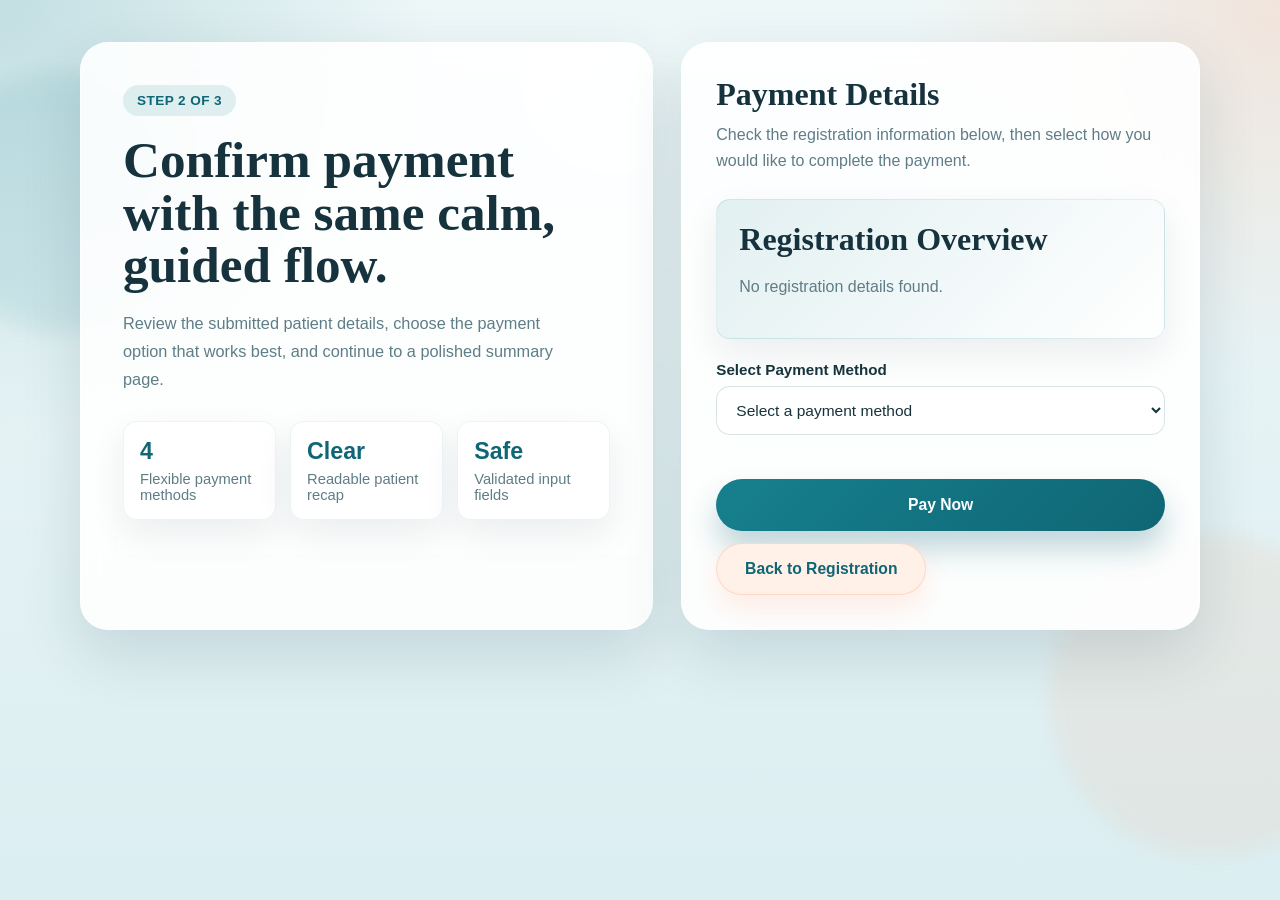
==== payment.html @ 691381e1 "hospital registration" ====
<!DOCTYPE html>
<html lang="en">
<head>
    <meta charset="UTF-8">
    <meta name="viewport" content="width=device-width, initial-scale=1">
    <title>Payment Methods</title>
    <link rel="stylesheet" href="style.css">
    <script>
        document.addEventListener("DOMContentLoaded", function () {
            const paymentMethodSelect = document.getElementById("paymentMethod");
            const detailsContainer = document.getElementById("paymentDetails");
            const paymentForm = document.querySelector("form");

            function updateDetails() {
                const method = paymentMethodSelect.value;
                let html = "";

                switch (method) {
                    case "creditCard":
                        html = `
                            <div class="payment-detail">
                                <label for="cardNumber">Card Number</label>
                                <input type="text" id="cardNumber" name="cardNumber" required maxlength="16" pattern="\\d{16}" placeholder="1234567890123456">
                            </div>
                            <div class="payment-detail">
                                <label for="expiryDate">Expiry Date</label>
                                <input type="month" id="expiryDate" name="expiryDate" required>
                            </div>
                            <div class="payment-detail">
                                <label for="cvv">CVV</label>
                                <input type="password" id="cvv" name="cvv" required maxlength="4" pattern="\\d{3,4}" placeholder="123">
                            </div>
                        `;
                        break;
                    case "paypal":
                        html = `
                            <div class="payment-detail">
                                <label for="paypalEmail">PayPal Email</label>
                                <input type="email" id="paypalEmail" name="paypalEmail" required placeholder="email@example.com">
                            </div>
                        `;
                        break;
                    case "bankTransfer":
                        html = `
                            <div class="payment-detail">
                                <label for="bankAccount">Bank Account Number</label>
                                <input type="text" id="bankAccount" name="bankAccount" required placeholder="Account Number">
                            </div>
                            <div class="payment-detail">
                                <label for="bankName">Bank Name</label>
                                <input type="text" id="bankName" name="bankName" required placeholder="Bank Name">
                            </div>
                        `;
                        break;
                    case "cash":
                        html = `
                            <div class="payment-detail success-banner">
                                Please pay at the hospital counter upon arrival.
                            </div>
                        `;
                        break;
                    default:
                        html = "";
                }

                detailsContainer.innerHTML = html;
            }

            paymentMethodSelect.addEventListener("change", updateDetails);

            function getQueryParams() {
                const params = {};
                const queryString = window.location.search.substring(1);
                const pairs = queryString.split("&");

                for (const pair of pairs) {
                    if (pair) {
                        const [key, value] = pair.split("=");
                        params[decodeURIComponent(key)] = decodeURIComponent(value || "");
                    }
                }

                return params;
            }

            function displayRegistrationDetails() {
                const params = getQueryParams();
                const container = document.getElementById("regDetailsContent");

                if (Object.keys(params).length === 0) {
                    container.innerHTML = "<p class='muted-text'>No registration details found.</p>";
                    return;
                }

                const fields = {
                    patientName: "Patient Name",
                    age: "Age",
                    gender: "Gender",
                    contact: "Contact Number",
                    address: "Address",
                    admissionDate: "Date of Admission",
                    disease: "Disease / Condition",
                    doctor: "Doctor Assigned"
                };

                let html = "<ul>";
                for (const key in fields) {
                    if (params[key]) {
                        html += `<li><strong>${fields[key]}:</strong> ${params[key]}</li>`;
                    }
                }
                html += "</ul>";
                container.innerHTML = html;
            }

            paymentForm.addEventListener("submit", function (event) {
                event.preventDefault();

                if (!paymentMethodSelect.value) {
                    alert("Please select a payment method.");
                    return;
                }

                const inputs = paymentForm.querySelectorAll("input[required]");
                for (const input of inputs) {
                    if (!input.checkValidity()) {
                        alert(`Please fill out the ${input.previousElementSibling.textContent} correctly.`);
                        input.focus();
                        return;
                    }
                }

                const params = getQueryParams();
                params.paymentMethod = paymentMethodSelect.value;

                switch (paymentMethodSelect.value) {
                    case "creditCard":
                        params.cardNumber = document.getElementById("cardNumber").value;
                        params.expiryDate = document.getElementById("expiryDate").value;
                        params.cvv = document.getElementById("cvv").value;
                        break;
                    case "paypal":
                        params.paypalEmail = document.getElementById("paypalEmail").value;
                        break;
                    case "bankTransfer":
                        params.bankAccount = document.getElementById("bankAccount").value;
                        params.bankName = document.getElementById("bankName").value;
                        break;
                    case "cash":
                        break;
                }

                const queryString = new URLSearchParams(params).toString();
                window.location.href = "summary.html?" + queryString;
            });

            displayRegistrationDetails();
        });
    </script>
</head>
<body>
    <main class="page-shell">
        <section class="hero-panel">
            <div class="hero-copy">
                <span class="eyebrow">Step 2 of 3</span>
                <h1>Confirm payment with the same calm, guided flow.</h1>
                <p>Review the submitted patient details, choose the payment option that works best, and continue to a polished summary page.</p>

                <div class="hero-stats">
                    <div class="stat-card">
                        <span class="stat-value">4</span>
                        <span class="stat-label">Flexible payment methods</span>
                    </div>
                    <div class="stat-card">
                        <span class="stat-value">Clear</span>
                        <span class="stat-label">Readable patient recap</span>
                    </div>
                    <div class="stat-card">
                        <span class="stat-value">Safe</span>
                        <span class="stat-label">Validated input fields</span>
                    </div>
                </div>
            </div>

            <div class="container">
                <h2>Payment Details</h2>
                <p class="section-intro">Check the registration information below, then select how you would like to complete the payment.</p>

                <div id="registrationDetails" class="registration-details">
                    <h2>Registration Overview</h2>
                    <div id="regDetailsContent">Loading registration details...</div>
                </div>

                <form action="#" method="post">
                    <div class="form-grid">
                        <div class="field-group full-width">
                            <label for="paymentMethod">Select Payment Method</label>
                            <select id="paymentMethod" name="paymentMethod" required>
                                <option value="" disabled selected>Select a payment method</option>
                                <option value="creditCard">Credit Card</option>
                                <option value="paypal">PayPal</option>
                                <option value="bankTransfer">Bank Transfer</option>
                                <option value="cash">Cash</option>
                            </select>
                        </div>

                        <div id="paymentDetails" class="field-group full-width"></div>

                        <div class="field-group full-width">
                            <input type="submit" value="Pay Now">
                        </div>
                    </div>
                </form>

                <div class="page-actions">
                    <a href="index.html" class="back-link">Back to Registration</a>
                </div>
            </div>
        </section>
    </main>
</body>
</html>
---- style.css ----
:root {
    --bg-top: #eef7f8;
    --bg-bottom: #dbeef1;
    --surface: rgba(255, 255, 255, 0.9);
    --surface-strong: #ffffff;
    --text: #16333d;
    --muted: #5f7d87;
    --line: rgba(26, 87, 107, 0.16);
    --primary: #17808d;
    --primary-dark: #0f6674;
    --accent: #ff8f5b;
    --accent-soft: #fff0e8;
    --success: #1b8a5a;
    --shadow: 0 24px 60px rgba(19, 56, 68, 0.14);
    --shadow-soft: 0 14px 35px rgba(22, 51, 61, 0.08);
    --radius-xl: 28px;
    --radius-lg: 20px;
    --radius-md: 14px;
}

* {
    box-sizing: border-box;
}

html {
    scroll-behavior: smooth;
}

body {
    margin: 0;
    min-height: 100vh;
    font-family: "Trebuchet MS", "Segoe UI", sans-serif;
    color: var(--text);
    background:
        radial-gradient(circle at top left, rgba(23, 128, 141, 0.2), transparent 28%),
        radial-gradient(circle at top right, rgba(255, 143, 91, 0.18), transparent 24%),
        linear-gradient(180deg, var(--bg-top), var(--bg-bottom));
    overflow-x: hidden;
}

body::before,
body::after {
    content: "";
    position: fixed;
    inset: auto;
    border-radius: 50%;
    pointer-events: none;
    z-index: 0;
    filter: blur(10px);
    opacity: 0.65;
}

body::before {
    width: 260px;
    height: 260px;
    top: 8%;
    left: -70px;
    background: rgba(23, 128, 141, 0.14);
    animation: floatOrb 12s ease-in-out infinite;
}

body::after {
    width: 320px;
    height: 320px;
    bottom: 5%;
    right: -90px;
    background: rgba(255, 143, 91, 0.14);
    animation: floatOrb 15s ease-in-out infinite reverse;
}

.page-shell {
    position: relative;
    z-index: 1;
    width: min(1120px, calc(100% - 32px));
    margin: 0 auto;
    padding: 42px 0 54px;
}

.hero-panel,
.container,
.summary-container {
    backdrop-filter: blur(14px);
}

.hero-panel {
    display: grid;
    grid-template-columns: 1.05fr 0.95fr;
    gap: 28px;
    align-items: stretch;
}

.hero-copy,
.container,
.summary-container {
    background: var(--surface);
    border: 1px solid rgba(255, 255, 255, 0.68);
    border-radius: var(--radius-xl);
    box-shadow: var(--shadow);
}

.hero-copy {
    padding: 42px;
    position: relative;
    overflow: hidden;
    animation: riseIn 0.8s ease-out both;
}

.hero-copy::after {
    content: "";
    position: absolute;
    width: 180px;
    height: 180px;
    right: -50px;
    top: -50px;
    border-radius: 50%;
    background: linear-gradient(135deg, rgba(255, 255, 255, 0.85), rgba(255, 255, 255, 0));
}

.eyebrow {
    display: inline-flex;
    align-items: center;
    gap: 8px;
    padding: 8px 14px;
    border-radius: 999px;
    background: rgba(23, 128, 141, 0.12);
    color: var(--primary-dark);
    font-size: 0.85rem;
    font-weight: 700;
    letter-spacing: 0.03em;
    text-transform: uppercase;
}

.hero-copy h1,
h1,
h2 {
    margin: 0;
    font-family: Georgia, "Times New Roman", serif;
}

.hero-copy h1 {
    margin-top: 18px;
    font-size: clamp(2.3rem, 4vw, 4.2rem);
    line-height: 1.03;
}

.hero-copy p {
    margin: 18px 0 0;
    max-width: 48ch;
    color: var(--muted);
    line-height: 1.7;
    font-size: 1.02rem;
}

.hero-stats {
    display: grid;
    grid-template-columns: repeat(3, 1fr);
    gap: 14px;
    margin-top: 28px;
}

.stat-card {
    padding: 16px;
    border-radius: var(--radius-md);
    background: rgba(255, 255, 255, 0.72);
    border: 1px solid rgba(23, 128, 141, 0.08);
    box-shadow: var(--shadow-soft);
    transform: translateY(18px);
    opacity: 0;
    animation: riseIn 0.7s ease-out forwards;
}

.stat-card:nth-child(2) {
    animation-delay: 0.12s;
}

.stat-card:nth-child(3) {
    animation-delay: 0.24s;
}

.stat-value {
    display: block;
    font-size: 1.45rem;
    font-weight: 800;
    color: var(--primary-dark);
}

.stat-label {
    display: block;
    margin-top: 6px;
    color: var(--muted);
    font-size: 0.92rem;
}

.container,
.summary-container {
    padding: 34px;
    animation: riseIn 0.85s ease-out both;
}

.container {
    position: relative;
}

.container h2,
.summary-container h2 {
    font-size: 2rem;
    line-height: 1.1;
}

.section-intro {
    margin: 10px 0 26px;
    color: var(--muted);
    line-height: 1.6;
}

.form-grid {
    display: grid;
    grid-template-columns: repeat(2, minmax(0, 1fr));
    gap: 18px 20px;
}

.field-group,
.detail-card,
.payment-detail,
.summary-item,
.registration-details {
    border-radius: var(--radius-md);
}

.field-group {
    display: flex;
    flex-direction: column;
    gap: 8px;
}

.field-group.full-width {
    grid-column: 1 / -1;
}

label {
    font-size: 0.95rem;
    font-weight: 700;
    color: var(--text);
}

input[type="text"],
input[type="number"],
input[type="date"],
input[type="month"],
input[type="email"],
input[type="password"],
select,
textarea {
    width: 100%;
    padding: 14px 15px;
    border: 1px solid var(--line);
    border-radius: 14px;
    background: rgba(255, 255, 255, 0.94);
    color: var(--text);
    font-size: 0.97rem;
    transition: border-color 0.25s ease, box-shadow 0.25s ease, transform 0.25s ease;
    outline: none;
}

textarea {
    min-height: 110px;
    resize: vertical;
}

input:focus,
select:focus,
textarea:focus {
    border-color: rgba(23, 128, 141, 0.6);
    box-shadow: 0 0 0 4px rgba(23, 128, 141, 0.14);
    transform: translateY(-1px);
}

.highlight-strip {
    display: grid;
    grid-template-columns: repeat(3, 1fr);
    gap: 14px;
    margin: 24px 0 28px;
}

.detail-card {
    padding: 16px 18px;
    background: linear-gradient(180deg, rgba(23, 128, 141, 0.1), rgba(255, 255, 255, 0.72));
    border: 1px solid rgba(23, 128, 141, 0.08);
    box-shadow: var(--shadow-soft);
}

.detail-card strong {
    display: block;
    margin-bottom: 6px;
    font-size: 0.98rem;
}

.detail-card span {
    color: var(--muted);
    font-size: 0.92rem;
    line-height: 1.55;
}

input[type="submit"],
.primary-button,
.back-link {
    display: inline-flex;
    align-items: center;
    justify-content: center;
    gap: 8px;
    min-height: 52px;
    padding: 14px 22px;
    border-radius: 999px;
    border: none;
    text-decoration: none;
    font-weight: 800;
    font-size: 0.98rem;
    transition: transform 0.25s ease, box-shadow 0.25s ease, background 0.25s ease;
}

input[type="submit"],
.primary-button {
    width: 100%;
    margin-top: 8px;
    color: #fff;
    background: linear-gradient(135deg, var(--primary), var(--primary-dark));
    box-shadow: 0 18px 30px rgba(15, 102, 116, 0.26);
    cursor: pointer;
}

input[type="submit"]:hover,
.primary-button:hover,
.back-link:hover {
    transform: translateY(-2px);
}

input[type="submit"]:hover,
.primary-button:hover {
    box-shadow: 0 22px 34px rgba(15, 102, 116, 0.32);
}

.registration-details,
.summary-banner,
.success-banner {
    padding: 22px;
    margin-bottom: 22px;
    background: linear-gradient(135deg, rgba(23, 128, 141, 0.12), rgba(255, 255, 255, 0.85));
    border: 1px solid rgba(23, 128, 141, 0.12);
    box-shadow: var(--shadow-soft);
}

.registration-details ul {
    margin: 14px 0 0;
    padding-left: 18px;
    color: var(--muted);
    line-height: 1.8;
}

.payment-detail,
.summary-item {
    margin-bottom: 16px;
}

.payment-detail p,
.summary-item,
.muted-text {
    color: var(--muted);
    line-height: 1.65;
}

.summary-list {
    display: grid;
    gap: 14px;
}

.summary-item {
    padding: 16px 18px;
    background: rgba(255, 255, 255, 0.74);
    border: 1px solid rgba(23, 128, 141, 0.1);
    box-shadow: var(--shadow-soft);
}

.summary-label {
    display: block;
    margin-bottom: 4px;
    color: var(--primary-dark);
    font-weight: 800;
}

.summary-banner,
.success-banner {
    border-radius: 20px;
}

.success-banner {
    color: var(--success);
    font-weight: 800;
    background: linear-gradient(135deg, rgba(27, 138, 90, 0.12), rgba(255, 255, 255, 0.88));
    border-color: rgba(27, 138, 90, 0.16);
}

.page-actions {
    display: flex;
    gap: 14px;
    flex-wrap: wrap;
    margin-top: 12px;
}

.back-link {
    min-width: 210px;
    color: var(--primary-dark);
    background: var(--accent-soft);
    border: 1px solid rgba(255, 143, 91, 0.26);
    box-shadow: 0 14px 28px rgba(255, 143, 91, 0.16);
}

.print-button {
    min-width: 210px;
}

.mini-note {
    margin-top: 14px;
    color: var(--muted);
    font-size: 0.92rem;
}

@keyframes riseIn {
    from {
        opacity: 0;
        transform: translateY(24px);
    }
    to {
        opacity: 1;
        transform: translateY(0);
    }
}

@keyframes floatOrb {
    0%,
    100% {
        transform: translate3d(0, 0, 0);
    }
    50% {
        transform: translate3d(0, -18px, 0);
    }
}

@media (max-width: 900px) {
    .hero-panel {
        grid-template-columns: 1fr;
    }

    .hero-copy,
    .container,
    .summary-container {
        padding: 26px;
    }
}

@media (max-width: 680px) {
    .page-shell {
        width: min(100% - 22px, 1120px);
        padding-top: 18px;
    }

    .form-grid,
    .hero-stats,
    .highlight-strip {
        grid-template-columns: 1fr;
    }

    .container h2,
    .summary-container h2 {
        font-size: 1.7rem;
    }

    .page-actions {
        flex-direction: column;
    }

    .back-link {
        width: 100%;
    }

    .print-button {
        width: 100%;
    }
}

@media print {
    body {
        background: #ffffff;
    }

    body::before,
    body::after {
        display: none;
    }

    .page-shell {
        width: 100%;
        padding: 0;
    }

    .summary-container {
        box-shadow: none;
        border: 1px solid #d9d9d9;
        background: #ffffff;
    }

    .page-actions {
        display: none;
    }
}
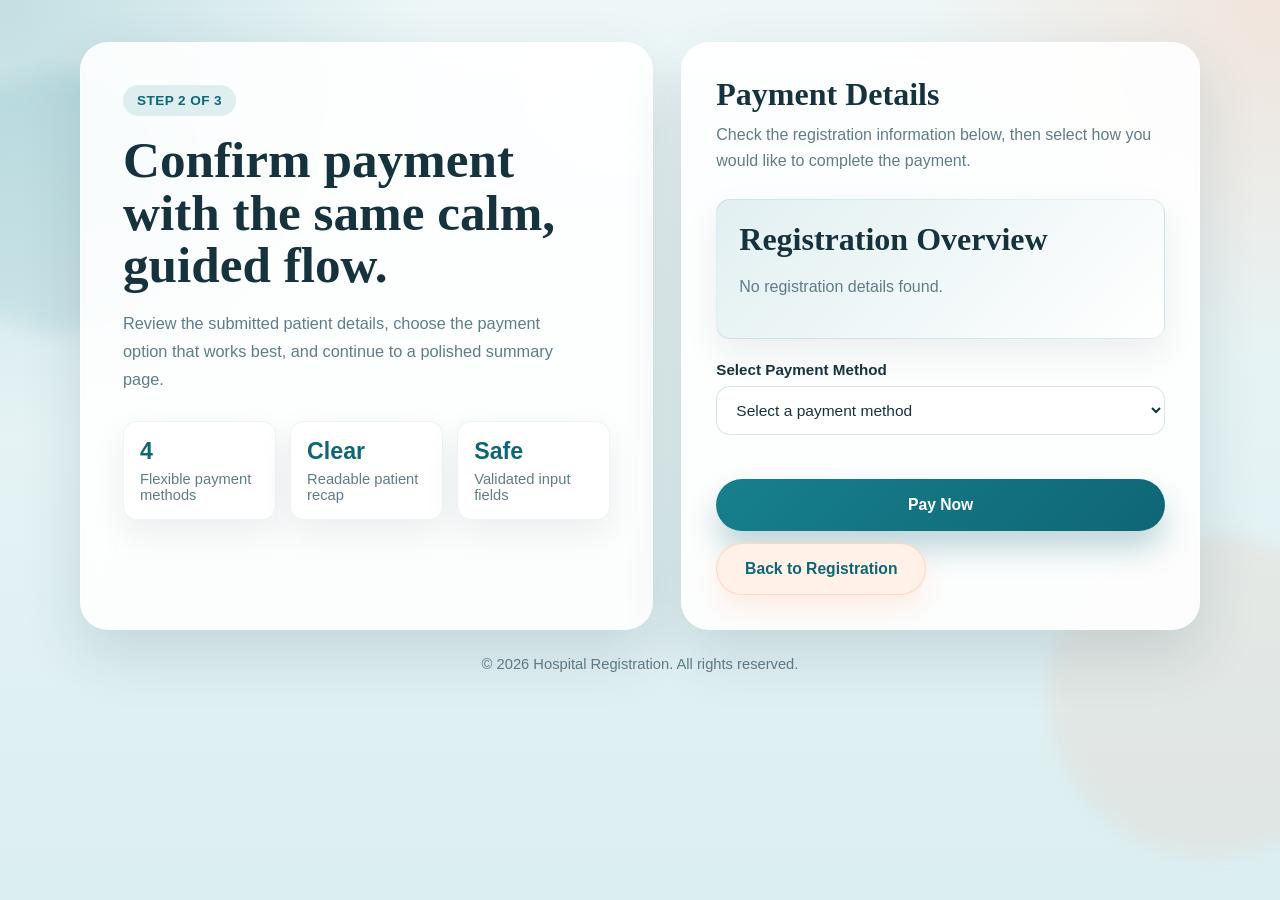
==== commit 2b571ad3: "updated" ====
--- a/payment.html
+++ b/payment.html
@@ -217,6 +217,10 @@
                 </div>
             </div>
         </section>
+
+        <footer class="site-footer">
+            &copy; 2026 Hospital Registration. All rights reserved.
+        </footer>
     </main>
 </body>
 </html>
--- a/style.css
+++ b/style.css
@@ -424,6 +424,13 @@
     font-size: 0.92rem;
 }
 
+.site-footer {
+    margin-top: 26px;
+    text-align: center;
+    color: var(--muted);
+    font-size: 0.92rem;
+}
+
 @keyframes riseIn {
     from {
         opacity: 0;
@@ -511,4 +518,8 @@
     .page-actions {
         display: none;
     }
-}
+
+    .site-footer {
+        margin-top: 18px;
+    }
+}
